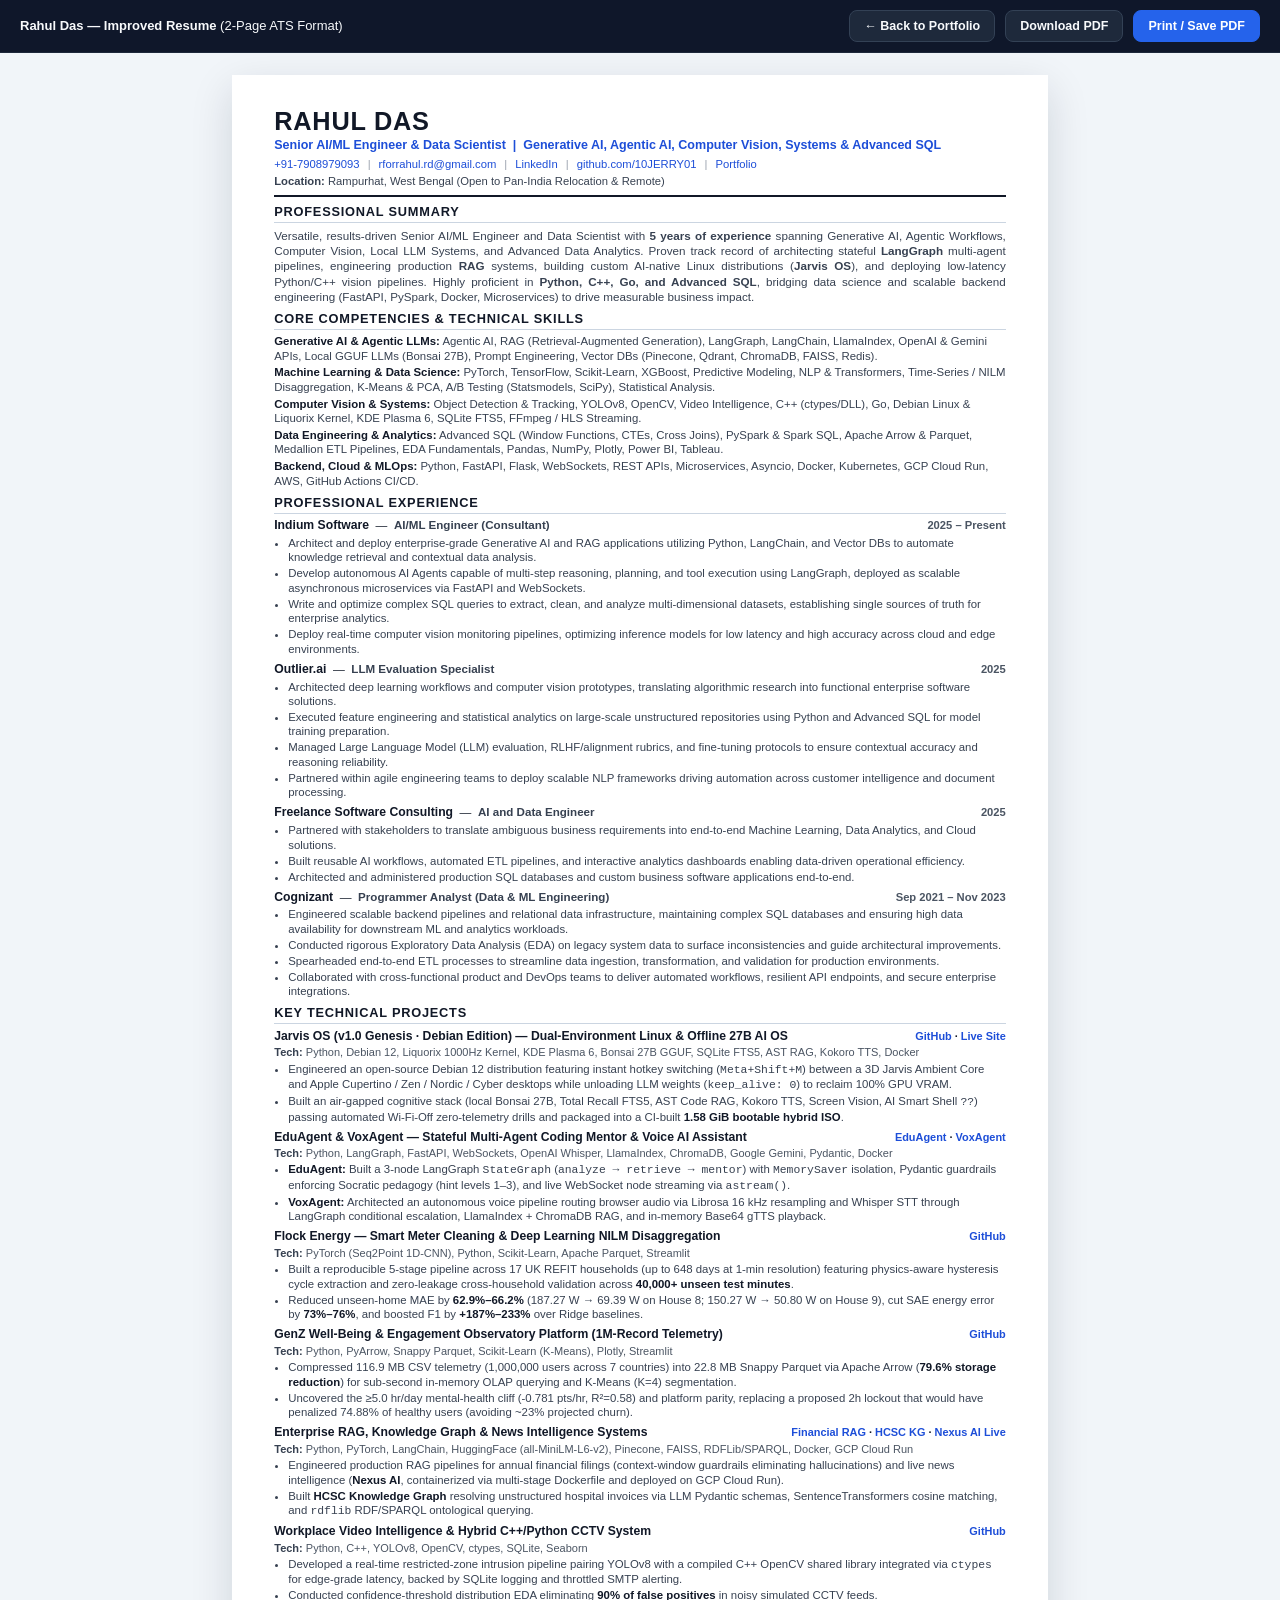
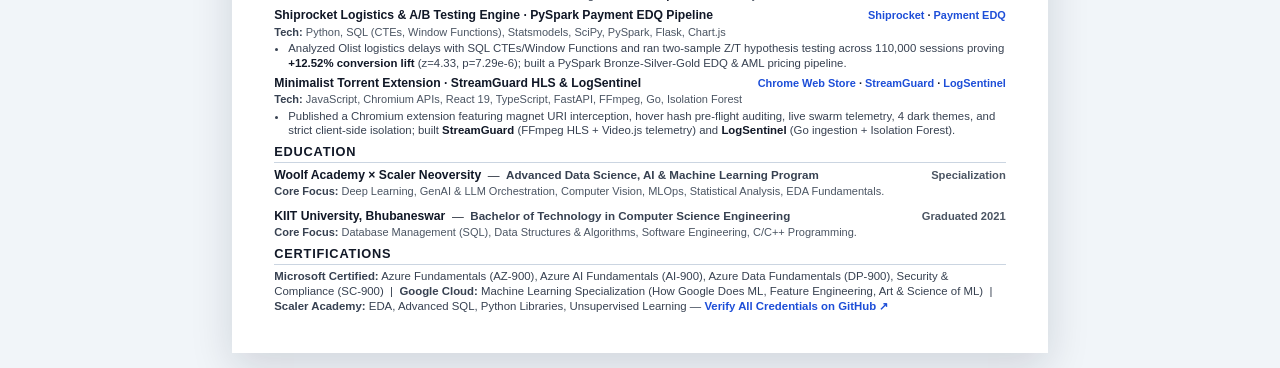
==== resume.html @ c8ca93fb "feat: add engineering portfolio website with Jarvis OS, GitHub projects, and improved 2-page resume" ====
<!DOCTYPE html>
<html lang="en">
<head>
  <meta charset="UTF-8" />
  <meta name="viewport" content="width=device-width, initial-scale=1.0" />
  <title>Rahul Das — Resume | Senior AI/ML Engineer &amp; Data Scientist</title>
  <style>
    :root {
      --ink: #111827;
      --ink-secondary: #374151;
      --muted: #4b5563;
      --accent: #1d4ed8;
      --rule: #cbd5e1;
      --bg-page: #ffffff;
      --bg-shell: #f1f5f9;
    }

    * {
      box-sizing: border-box;
      margin: 0;
      padding: 0;
    }

    body {
      background: var(--bg-shell);
      color: var(--ink);
      font-family: "Inter", "Segoe UI", -apple-system, BlinkMacSystemFont, Roboto, Arial, sans-serif;
      font-size: 8.85pt;
      line-height: 1.29;
      -webkit-font-smoothing: antialiased;
    }

    a {
      color: var(--accent);
      text-decoration: none;
    }

    a:hover {
      text-decoration: underline;
    }

    .toolbar {
      position: sticky;
      top: 0;
      z-index: 50;
      background: #0f172a;
      color: #f8fafc;
      padding: 10px 20px;
      display: flex;
      justify-content: space-between;
      align-items: center;
      gap: 12px;
      border-bottom: 1px solid #1e293b;
      font-size: 13px;
    }

    .toolbar-actions {
      display: flex;
      gap: 10px;
    }

    .tbtn {
      display: inline-flex;
      align-items: center;
      gap: 6px;
      padding: 7px 14px;
      border-radius: 8px;
      font-weight: 600;
      font-size: 12.5px;
      border: 1px solid #334155;
      background: #1e293b;
      color: #f8fafc;
      cursor: pointer;
      text-decoration: none;
    }

    .tbtn.primary {
      background: #2563eb;
      border-color: #2563eb;
      color: #fff;
    }

    .sheet {
      width: 8.5in;
      min-height: 11in;
      margin: 22px auto;
      background: var(--bg-page);
      padding: 0.34in 0.44in;
      box-shadow: 0 14px 40px rgba(15, 23, 42, 0.14);
    }

    /* Header */
    .resume-header {
      border-bottom: 2px solid var(--ink);
      padding-bottom: 7px;
      margin-bottom: 7px;
    }

    .resume-name {
      font-size: 19pt;
      font-weight: 800;
      letter-spacing: 0.03em;
      color: var(--ink);
      line-height: 1.08;
    }

    .resume-headline {
      font-size: 9.4pt;
      font-weight: 600;
      color: var(--accent);
      margin-top: 2px;
    }

    .contact-row {
      margin-top: 4px;
      font-size: 8.45pt;
      color: var(--ink-secondary);
      display: flex;
      flex-wrap: wrap;
      gap: 2px 8px;
      align-items: center;
    }

    .sep {
      color: #9ca3af;
    }

    /* Sections */
    section {
      margin-bottom: 6.5px;
    }

    .sec-title {
      font-size: 9.6pt;
      font-weight: 800;
      letter-spacing: 0.06em;
      text-transform: uppercase;
      color: var(--ink);
      border-bottom: 1px solid var(--rule);
      padding-bottom: 1.5px;
      margin-bottom: 4.5px;
      break-after: avoid;
    }

    .summary-text {
      color: var(--ink-secondary);
      font-size: 8.75pt;
      line-height: 1.31;
      text-align: justify;
    }

    /* Skills */
    .skills-list {
      list-style: none;
      display: grid;
      gap: 2px;
    }

    .skills-list li {
      font-size: 8.55pt;
      color: var(--ink-secondary);
      line-height: 1.28;
    }

    .skills-list strong {
      color: var(--ink);
    }

    /* Experience & Projects */
    .entry {
      margin-bottom: 5.5px;
      break-inside: avoid;
    }

    .entry:last-child {
      margin-bottom: 0;
    }

    .entry-head {
      display: flex;
      justify-content: space-between;
      align-items: baseline;
      gap: 8px;
    }

    .entry-title {
      font-size: 9.15pt;
      font-weight: 700;
      color: var(--ink);
    }

    .entry-sub {
      font-size: 8.7pt;
      font-weight: 600;
      color: var(--ink-secondary);
    }

    .entry-meta {
      font-size: 8.4pt;
      font-weight: 600;
      color: var(--muted);
      white-space: nowrap;
    }

    .entry-links {
      font-size: 8.2pt;
      font-weight: 600;
      white-space: nowrap;
    }

    .bullets {
      margin-top: 2px;
      padding-left: 14px;
      display: grid;
      gap: 1.5px;
    }

    .bullets li {
      font-size: 8.55pt;
      color: var(--ink-secondary);
      line-height: 1.27;
    }

    .bullets strong {
      color: var(--ink);
    }

    .project-tech {
      font-size: 8.25pt;
      color: var(--muted);
      margin-top: 1px;
    }

    .project-tech strong {
      color: var(--ink-secondary);
    }

    .page-break-before {
      break-before: page;
    }

    .edu-grid {
      display: grid;
      gap: 4.5px;
    }

    .cert-line {
      font-size: 8.55pt;
      color: var(--ink-secondary);
      line-height: 1.3;
    }

    @page {
      size: letter;
      margin: 0.32in 0.44in;
    }

    @media print {
      body {
        background: #ffffff;
      }
      .no-print {
        display: none !important;
      }
      .sheet {
        width: auto;
        min-height: auto;
        margin: 0;
        padding: 0;
        box-shadow: none;
      }
    }
  </style>
</head>
<body>
  <div class="toolbar no-print">
    <div><strong>Rahul Das — Improved Resume</strong> (2-Page ATS Format)</div>
    <div class="toolbar-actions">
      <a class="tbtn" href="./index.html">← Back to Portfolio</a>
      <a class="tbtn" href="./assets/Rahul_Das_Resume.pdf" download="Rahul_Das_Resume.pdf">Download PDF</a>
      <button class="tbtn primary" type="button" onclick="window.print()">Print / Save PDF</button>
    </div>
  </div>

  <main class="sheet">
    <!-- Header -->
    <header class="resume-header">
      <div class="resume-name">RAHUL DAS</div>
      <div class="resume-headline">
        Senior AI/ML Engineer &amp; Data Scientist &nbsp;|&nbsp; Generative AI, Agentic AI, Computer Vision, Systems &amp; Advanced SQL
      </div>
      <div class="contact-row">
        <a href="tel:+917908979093">+91-7908979093</a>
        <span class="sep">|</span>
        <a href="mailto:rforrahul.rd@gmail.com">rforrahul.rd@gmail.com</a>
        <span class="sep">|</span>
        <a href="https://www.linkedin.com/in/rahul-das-9533a1195" target="_blank" rel="noopener">LinkedIn</a>
        <span class="sep">|</span>
        <a href="https://github.com/10JERRY01" target="_blank" rel="noopener">github.com/10JERRY01</a>
        <span class="sep">|</span>
        <a href="https://10jerry01.github.io/Portfolio-/" target="_blank" rel="noopener">Portfolio</a>
      </div>
      <div class="contact-row" style="margin-top:2px;">
        <span><strong>Location:</strong> Rampurhat, West Bengal (Open to Pan-India Relocation &amp; Remote)</span>
      </div>
    </header>

    <!-- Summary -->
    <section>
      <h2 class="sec-title">Professional Summary</h2>
      <p class="summary-text">
        Versatile, results-driven Senior AI/ML Engineer and Data Scientist with <strong>5 years of experience</strong> spanning Generative AI, Agentic Workflows, Computer Vision, Local LLM Systems, and Advanced Data Analytics. Proven track record of architecting stateful <strong>LangGraph</strong> multi-agent pipelines, engineering production <strong>RAG</strong> systems, building custom AI-native Linux distributions (<strong>Jarvis OS</strong>), and deploying low-latency Python/C++ vision pipelines. Highly proficient in <strong>Python, C++, Go, and Advanced SQL</strong>, bridging data science and scalable backend engineering (FastAPI, PySpark, Docker, Microservices) to drive measurable business impact.
      </p>
    </section>

    <!-- Core Competencies -->
    <section>
      <h2 class="sec-title">Core Competencies &amp; Technical Skills</h2>
      <ul class="skills-list">
        <li><strong>Generative AI &amp; Agentic LLMs:</strong> Agentic AI, RAG (Retrieval-Augmented Generation), LangGraph, LangChain, LlamaIndex, OpenAI &amp; Gemini APIs, Local GGUF LLMs (Bonsai 27B), Prompt Engineering, Vector DBs (Pinecone, Qdrant, ChromaDB, FAISS, Redis).</li>
        <li><strong>Machine Learning &amp; Data Science:</strong> PyTorch, TensorFlow, Scikit-Learn, XGBoost, Predictive Modeling, NLP &amp; Transformers, Time-Series / NILM Disaggregation, K-Means &amp; PCA, A/B Testing (Statsmodels, SciPy), Statistical Analysis.</li>
        <li><strong>Computer Vision &amp; Systems:</strong> Object Detection &amp; Tracking, YOLOv8, OpenCV, Video Intelligence, C++ (ctypes/DLL), Go, Debian Linux &amp; Liquorix Kernel, KDE Plasma 6, SQLite FTS5, FFmpeg / HLS Streaming.</li>
        <li><strong>Data Engineering &amp; Analytics:</strong> Advanced SQL (Window Functions, CTEs, Cross Joins), PySpark &amp; Spark SQL, Apache Arrow &amp; Parquet, Medallion ETL Pipelines, EDA Fundamentals, Pandas, NumPy, Plotly, Power BI, Tableau.</li>
        <li><strong>Backend, Cloud &amp; MLOps:</strong> Python, FastAPI, Flask, WebSockets, REST APIs, Microservices, Asyncio, Docker, Kubernetes, GCP Cloud Run, AWS, GitHub Actions CI/CD.</li>
      </ul>
    </section>

    <!-- Professional Experience -->
    <section>
      <h2 class="sec-title">Professional Experience</h2>

      <div class="entry">
        <div class="entry-head">
          <div><span class="entry-title">Indium Software</span> &nbsp;—&nbsp; <span class="entry-sub">AI/ML Engineer (Consultant)</span></div>
          <span class="entry-meta">2025 – Present</span>
        </div>
        <ul class="bullets">
          <li>Architect and deploy enterprise-grade Generative AI and RAG applications utilizing Python, LangChain, and Vector DBs to automate knowledge retrieval and contextual data analysis.</li>
          <li>Develop autonomous AI Agents capable of multi-step reasoning, planning, and tool execution using LangGraph, deployed as scalable asynchronous microservices via FastAPI and WebSockets.</li>
          <li>Write and optimize complex SQL queries to extract, clean, and analyze multi-dimensional datasets, establishing single sources of truth for enterprise analytics.</li>
          <li>Deploy real-time computer vision monitoring pipelines, optimizing inference models for low latency and high accuracy across cloud and edge environments.</li>
        </ul>
      </div>

      <div class="entry">
        <div class="entry-head">
          <div><span class="entry-title">Outlier.ai</span> &nbsp;—&nbsp; <span class="entry-sub">LLM Evaluation Specialist</span></div>
          <span class="entry-meta">2025</span>
        </div>
        <ul class="bullets">
          <li>Architected deep learning workflows and computer vision prototypes, translating algorithmic research into functional enterprise software solutions.</li>
          <li>Executed feature engineering and statistical analytics on large-scale unstructured repositories using Python and Advanced SQL for model training preparation.</li>
          <li>Managed Large Language Model (LLM) evaluation, RLHF/alignment rubrics, and fine-tuning protocols to ensure contextual accuracy and reasoning reliability.</li>
          <li>Partnered within agile engineering teams to deploy scalable NLP frameworks driving automation across customer intelligence and document processing.</li>
        </ul>
      </div>

      <div class="entry">
        <div class="entry-head">
          <div><span class="entry-title">Freelance Software Consulting</span> &nbsp;—&nbsp; <span class="entry-sub">AI and Data Engineer</span></div>
          <span class="entry-meta">2025</span>
        </div>
        <ul class="bullets">
          <li>Partnered with stakeholders to translate ambiguous business requirements into end-to-end Machine Learning, Data Analytics, and Cloud solutions.</li>
          <li>Built reusable AI workflows, automated ETL pipelines, and interactive analytics dashboards enabling data-driven operational efficiency.</li>
          <li>Architected and administered production SQL databases and custom business software applications end-to-end.</li>
        </ul>
      </div>

      <div class="entry">
        <div class="entry-head">
          <div><span class="entry-title">Cognizant</span> &nbsp;—&nbsp; <span class="entry-sub">Programmer Analyst (Data &amp; ML Engineering)</span></div>
          <span class="entry-meta">Sep 2021 – Nov 2023</span>
        </div>
        <ul class="bullets">
          <li>Engineered scalable backend pipelines and relational data infrastructure, maintaining complex SQL databases and ensuring high data availability for downstream ML and analytics workloads.</li>
          <li>Conducted rigorous Exploratory Data Analysis (EDA) on legacy system data to surface inconsistencies and guide architectural improvements.</li>
          <li>Spearheaded end-to-end ETL processes to streamline data ingestion, transformation, and validation for production environments.</li>
          <li>Collaborated with cross-functional product and DevOps teams to deliver automated workflows, resilient API endpoints, and secure enterprise integrations.</li>
        </ul>
      </div>
    </section>

    <!-- Page 2: Key Technical Projects, Education & Certifications -->
    <section class="page-break-before">
      <h2 class="sec-title">Key Technical Projects</h2>

      <div class="entry">
        <div class="entry-head">
          <div class="entry-title">Jarvis OS (v1.0 Genesis · Debian Edition) — Dual-Environment Linux &amp; Offline 27B AI OS</div>
          <div class="entry-links">
            <a href="https://github.com/10JERRY01/Jarvis-os" target="_blank" rel="noopener">GitHub</a> ·
            <a href="https://10JERRY01.github.io/Jarvis-os/" target="_blank" rel="noopener">Live Site</a>
          </div>
        </div>
        <div class="project-tech"><strong>Tech:</strong> Python, Debian 12, Liquorix 1000Hz Kernel, KDE Plasma 6, Bonsai 27B GGUF, SQLite FTS5, AST RAG, Kokoro TTS, Docker</div>
        <ul class="bullets">
          <li>Engineered an open-source Debian 12 distribution featuring instant hotkey switching (<code>Meta+Shift+M</code>) between a 3D Jarvis Ambient Core and Apple Cupertino / Zen / Nordic / Cyber desktops while unloading LLM weights (<code>keep_alive: 0</code>) to reclaim 100% GPU VRAM.</li>
          <li>Built an air-gapped cognitive stack (local Bonsai 27B, Total Recall FTS5, AST Code RAG, Kokoro TTS, Screen Vision, AI Smart Shell <code>??</code>) passing automated Wi-Fi-Off zero-telemetry drills and packaged into a CI-built <strong>1.58 GiB bootable hybrid ISO</strong>.</li>
        </ul>
      </div>

      <div class="entry">
        <div class="entry-head">
          <div class="entry-title">EduAgent &amp; VoxAgent — Stateful Multi-Agent Coding Mentor &amp; Voice AI Assistant</div>
          <div class="entry-links">
            <a href="https://github.com/10JERRY01/EduAgent" target="_blank" rel="noopener">EduAgent</a> ·
            <a href="https://github.com/10JERRY01/VoxAgent" target="_blank" rel="noopener">VoxAgent</a>
          </div>
        </div>
        <div class="project-tech"><strong>Tech:</strong> Python, LangGraph, FastAPI, WebSockets, OpenAI Whisper, LlamaIndex, ChromaDB, Google Gemini, Pydantic, Docker</div>
        <ul class="bullets">
          <li><strong>EduAgent:</strong> Built a 3-node LangGraph <code>StateGraph</code> (<code>analyze → retrieve → mentor</code>) with <code>MemorySaver</code> isolation, Pydantic guardrails enforcing Socratic pedagogy (hint levels 1–3), and live WebSocket node streaming via <code>astream()</code>.</li>
          <li><strong>VoxAgent:</strong> Architected an autonomous voice pipeline routing browser audio via Librosa 16 kHz resampling and Whisper STT through LangGraph conditional escalation, LlamaIndex + ChromaDB RAG, and in-memory Base64 gTTS playback.</li>
        </ul>
      </div>

      <div class="entry">
        <div class="entry-head">
          <div class="entry-title">Flock Energy — Smart Meter Cleaning &amp; Deep Learning NILM Disaggregation</div>
          <div class="entry-links"><a href="https://github.com/10JERRY01/flock-energy-project" target="_blank" rel="noopener">GitHub</a></div>
        </div>
        <div class="project-tech"><strong>Tech:</strong> PyTorch (Seq2Point 1D-CNN), Python, Scikit-Learn, Apache Parquet, Streamlit</div>
        <ul class="bullets">
          <li>Built a reproducible 5-stage pipeline across 17 UK REFIT households (up to 648 days at 1-min resolution) featuring physics-aware hysteresis cycle extraction and zero-leakage cross-household validation across <strong>40,000+ unseen test minutes</strong>.</li>
          <li>Reduced unseen-home MAE by <strong>62.9%–66.2%</strong> (187.27 W → 69.39 W on House 8; 150.27 W → 50.80 W on House 9), cut SAE energy error by <strong>73%–76%</strong>, and boosted F1 by <strong>+187%–233%</strong> over Ridge baselines.</li>
        </ul>
      </div>

      <div class="entry">
        <div class="entry-head">
          <div class="entry-title">GenZ Well-Being &amp; Engagement Observatory Platform (1M-Record Telemetry)</div>
          <div class="entry-links"><a href="https://github.com/10JERRY01/GenZ-Well-Being-And-Engagement-Observatory" target="_blank" rel="noopener">GitHub</a></div>
        </div>
        <div class="project-tech"><strong>Tech:</strong> Python, PyArrow, Snappy Parquet, Scikit-Learn (K-Means), Plotly, Streamlit</div>
        <ul class="bullets">
          <li>Compressed 116.9 MB CSV telemetry (1,000,000 users across 7 countries) into 22.8 MB Snappy Parquet via Apache Arrow (<strong>79.6% storage reduction</strong>) for sub-second in-memory OLAP querying and K-Means (K=4) segmentation.</li>
          <li>Uncovered the ≥5.0 hr/day mental-health cliff (-0.781 pts/hr, R²=0.58) and platform parity, replacing a proposed 2h lockout that would have penalized 74.88% of healthy users (avoiding ~23% projected churn).</li>
        </ul>
      </div>

      <div class="entry">
        <div class="entry-head">
          <div class="entry-title">Enterprise RAG, Knowledge Graph &amp; News Intelligence Systems</div>
          <div class="entry-links">
            <a href="https://github.com/10JERRY01/10JERRY01-Intelligent-Financial-Document-Insights-System-RAG-LLM" target="_blank" rel="noopener">Financial RAG</a> ·
            <a href="https://github.com/10JERRY01/HCSC-Knowledge-Graph-Entity-Resolution" target="_blank" rel="noopener">HCSC KG</a> ·
            <a href="https://nexus-ai-service-671408180579.us-central1.run.app" target="_blank" rel="noopener">Nexus AI Live</a>
          </div>
        </div>
        <div class="project-tech"><strong>Tech:</strong> Python, PyTorch, LangChain, HuggingFace (all-MiniLM-L6-v2), Pinecone, FAISS, RDFLib/SPARQL, Docker, GCP Cloud Run</div>
        <ul class="bullets">
          <li>Engineered production RAG pipelines for annual financial filings (context-window guardrails eliminating hallucinations) and live news intelligence (<strong>Nexus AI</strong>, containerized via multi-stage Dockerfile and deployed on GCP Cloud Run).</li>
          <li>Built <strong>HCSC Knowledge Graph</strong> resolving unstructured hospital invoices via LLM Pydantic schemas, SentenceTransformers cosine matching, and <code>rdflib</code> RDF/SPARQL ontological querying.</li>
        </ul>
      </div>

      <div class="entry">
        <div class="entry-head">
          <div class="entry-title">Workplace Video Intelligence &amp; Hybrid C++/Python CCTV System</div>
          <div class="entry-links"><a href="https://github.com/10JERRY01/Workplace-Video-Intelligence-Tracking" target="_blank" rel="noopener">GitHub</a></div>
        </div>
        <div class="project-tech"><strong>Tech:</strong> Python, C++, YOLOv8, OpenCV, ctypes, SQLite, Seaborn</div>
        <ul class="bullets">
          <li>Developed a real-time restricted-zone intrusion pipeline pairing YOLOv8 with a compiled C++ OpenCV shared library integrated via <code>ctypes</code> for edge-grade latency, backed by SQLite logging and throttled SMTP alerting.</li>
          <li>Conducted confidence-threshold distribution EDA eliminating <strong>90% of false positives</strong> in noisy simulated CCTV feeds.</li>
        </ul>
      </div>

      <div class="entry">
        <div class="entry-head">
          <div class="entry-title">Shiprocket Logistics &amp; A/B Testing Engine · PySpark Payment EDQ Pipeline</div>
          <div class="entry-links">
            <a href="https://github.com/10JERRY01/shiprocket-analytics" target="_blank" rel="noopener">Shiprocket</a> ·
            <a href="https://github.com/10JERRY01/Enterprise_Payment_Data_Quality_and_Pricing_Engine" target="_blank" rel="noopener">Payment EDQ</a>
          </div>
        </div>
        <div class="project-tech"><strong>Tech:</strong> Python, SQL (CTEs, Window Functions), Statsmodels, SciPy, PySpark, Flask, Chart.js</div>
        <ul class="bullets">
          <li>Analyzed Olist logistics delays with SQL CTEs/Window Functions and ran two-sample Z/T hypothesis testing across 110,000 sessions proving <strong>+12.52% conversion lift</strong> (z=4.33, p=7.29e-6); built a PySpark Bronze-Silver-Gold EDQ &amp; AML pricing pipeline.</li>
        </ul>
      </div>

      <div class="entry">
        <div class="entry-head">
          <div class="entry-title">Minimalist Torrent Extension · StreamGuard HLS &amp; LogSentinel</div>
          <div class="entry-links">
            <a href="https://chromewebstore.google.com/detail/bdmkboiedhlebnhdnabhdabhlhhnbieg" target="_blank" rel="noopener">Chrome Web Store</a> ·
            <a href="https://github.com/10JERRY01/StreamGuard" target="_blank" rel="noopener">StreamGuard</a> ·
            <a href="https://github.com/10JERRY01/LogSentinel" target="_blank" rel="noopener">LogSentinel</a>
          </div>
        </div>
        <div class="project-tech"><strong>Tech:</strong> JavaScript, Chromium APIs, React 19, TypeScript, FastAPI, FFmpeg, Go, Isolation Forest</div>
        <ul class="bullets">
          <li>Published a Chromium extension featuring magnet URI interception, hover hash pre-flight auditing, live swarm telemetry, 4 dark themes, and strict client-side isolation; built <strong>StreamGuard</strong> (FFmpeg HLS + Video.js telemetry) and <strong>LogSentinel</strong> (Go ingestion + Isolation Forest).</li>
        </ul>
      </div>
    </section>

    <!-- Education -->
    <section>
      <h2 class="sec-title">Education</h2>
      <div class="edu-grid">
        <div class="entry">
          <div class="entry-head">
            <div><span class="entry-title">Woolf Academy × Scaler Neoversity</span> &nbsp;—&nbsp; <span class="entry-sub">Advanced Data Science, AI &amp; Machine Learning Program</span></div>
            <span class="entry-meta">Specialization</span>
          </div>
          <div class="project-tech"><strong>Core Focus:</strong> Deep Learning, GenAI &amp; LLM Orchestration, Computer Vision, MLOps, Statistical Analysis, EDA Fundamentals.</div>
        </div>
        <div class="entry">
          <div class="entry-head">
            <div><span class="entry-title">KIIT University, Bhubaneswar</span> &nbsp;—&nbsp; <span class="entry-sub">Bachelor of Technology in Computer Science Engineering</span></div>
            <span class="entry-meta">Graduated 2021</span>
          </div>
          <div class="project-tech"><strong>Core Focus:</strong> Database Management (SQL), Data Structures &amp; Algorithms, Software Engineering, C/C++ Programming.</div>
        </div>
      </div>
    </section>

    <!-- Certifications -->
    <section>
      <h2 class="sec-title">Certifications</h2>
      <p class="cert-line">
        <strong>Microsoft Certified:</strong> Azure Fundamentals (AZ-900), Azure AI Fundamentals (AI-900), Azure Data Fundamentals (DP-900), Security &amp; Compliance (SC-900) &nbsp;|&nbsp;
        <strong>Google Cloud:</strong> Machine Learning Specialization (How Google Does ML, Feature Engineering, Art &amp; Science of ML) &nbsp;|&nbsp;
        <strong>Scaler Academy:</strong> EDA, Advanced SQL, Python Libraries, Unsupervised Learning —
        <a href="https://github.com/10JERRY01/Certificates" target="_blank" rel="noopener"><strong>Verify All Credentials on GitHub ↗</strong></a>
      </p>
    </section>
  </main>
</body>
</html>
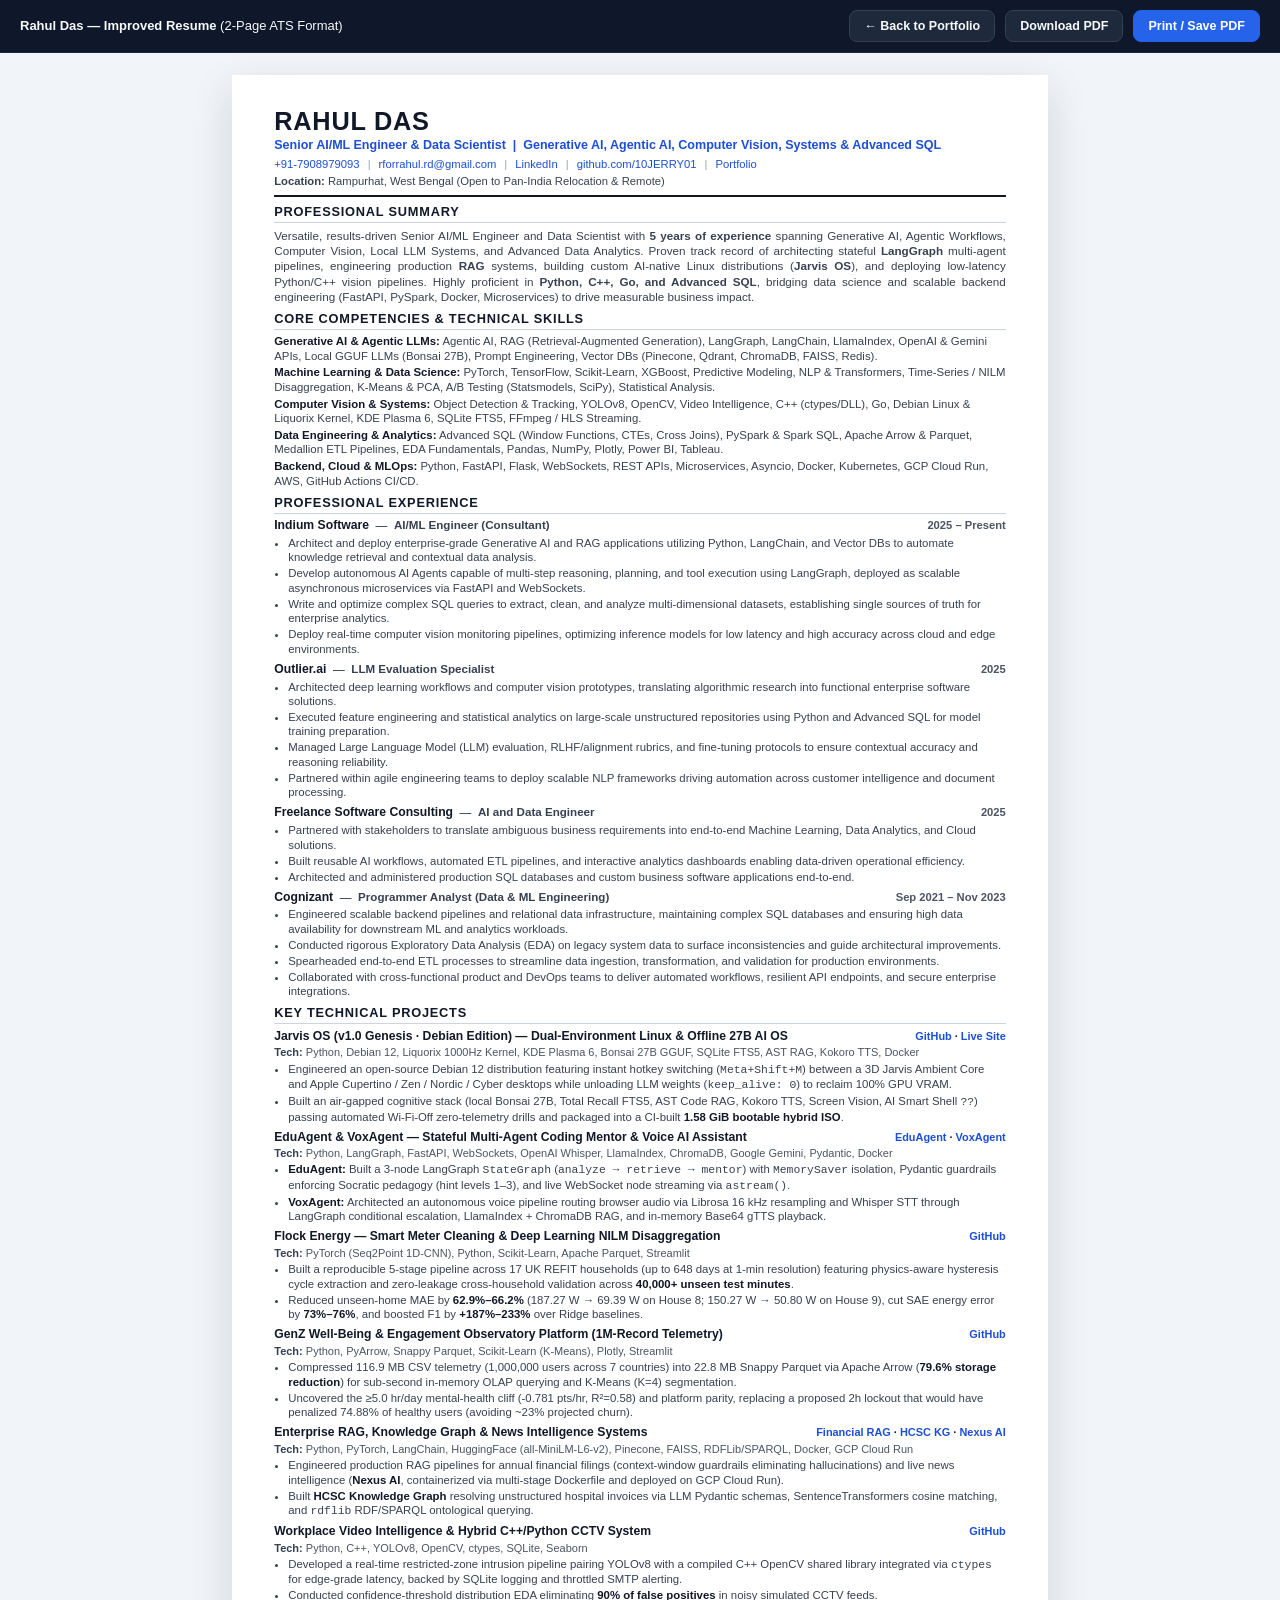
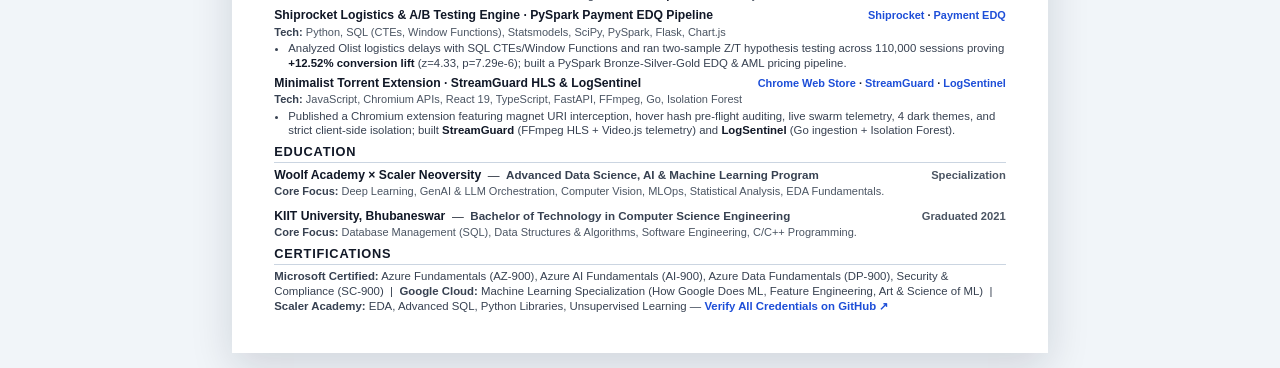
==== commit fe922522: "refactor: sleek minimalist Cupertino-inspired UI, fix broken Nexus AI link, favicon, and mobile layo" ====
--- a/resume.html
+++ b/resume.html
@@ -4,6 +4,7 @@
   <meta charset="UTF-8" />
   <meta name="viewport" content="width=device-width, initial-scale=1.0" />
   <title>Rahul Das — Resume | Senior AI/ML Engineer &amp; Data Scientist</title>
+  <link rel="icon" type="image/svg+xml" href="./assets/avatar-mark.svg" />
   <style>
     :root {
       --ink: #111827;
@@ -445,7 +446,7 @@
           <div class="entry-links">
             <a href="https://github.com/10JERRY01/10JERRY01-Intelligent-Financial-Document-Insights-System-RAG-LLM" target="_blank" rel="noopener">Financial RAG</a> ·
             <a href="https://github.com/10JERRY01/HCSC-Knowledge-Graph-Entity-Resolution" target="_blank" rel="noopener">HCSC KG</a> ·
-            <a href="https://nexus-ai-service-671408180579.us-central1.run.app" target="_blank" rel="noopener">Nexus AI Live</a>
+            <a href="https://github.com/10JERRY01/nexus-ai-engine" target="_blank" rel="noopener">Nexus AI</a>
           </div>
         </div>
         <div class="project-tech"><strong>Tech:</strong> Python, PyTorch, LangChain, HuggingFace (all-MiniLM-L6-v2), Pinecone, FAISS, RDFLib/SPARQL, Docker, GCP Cloud Run</div>
